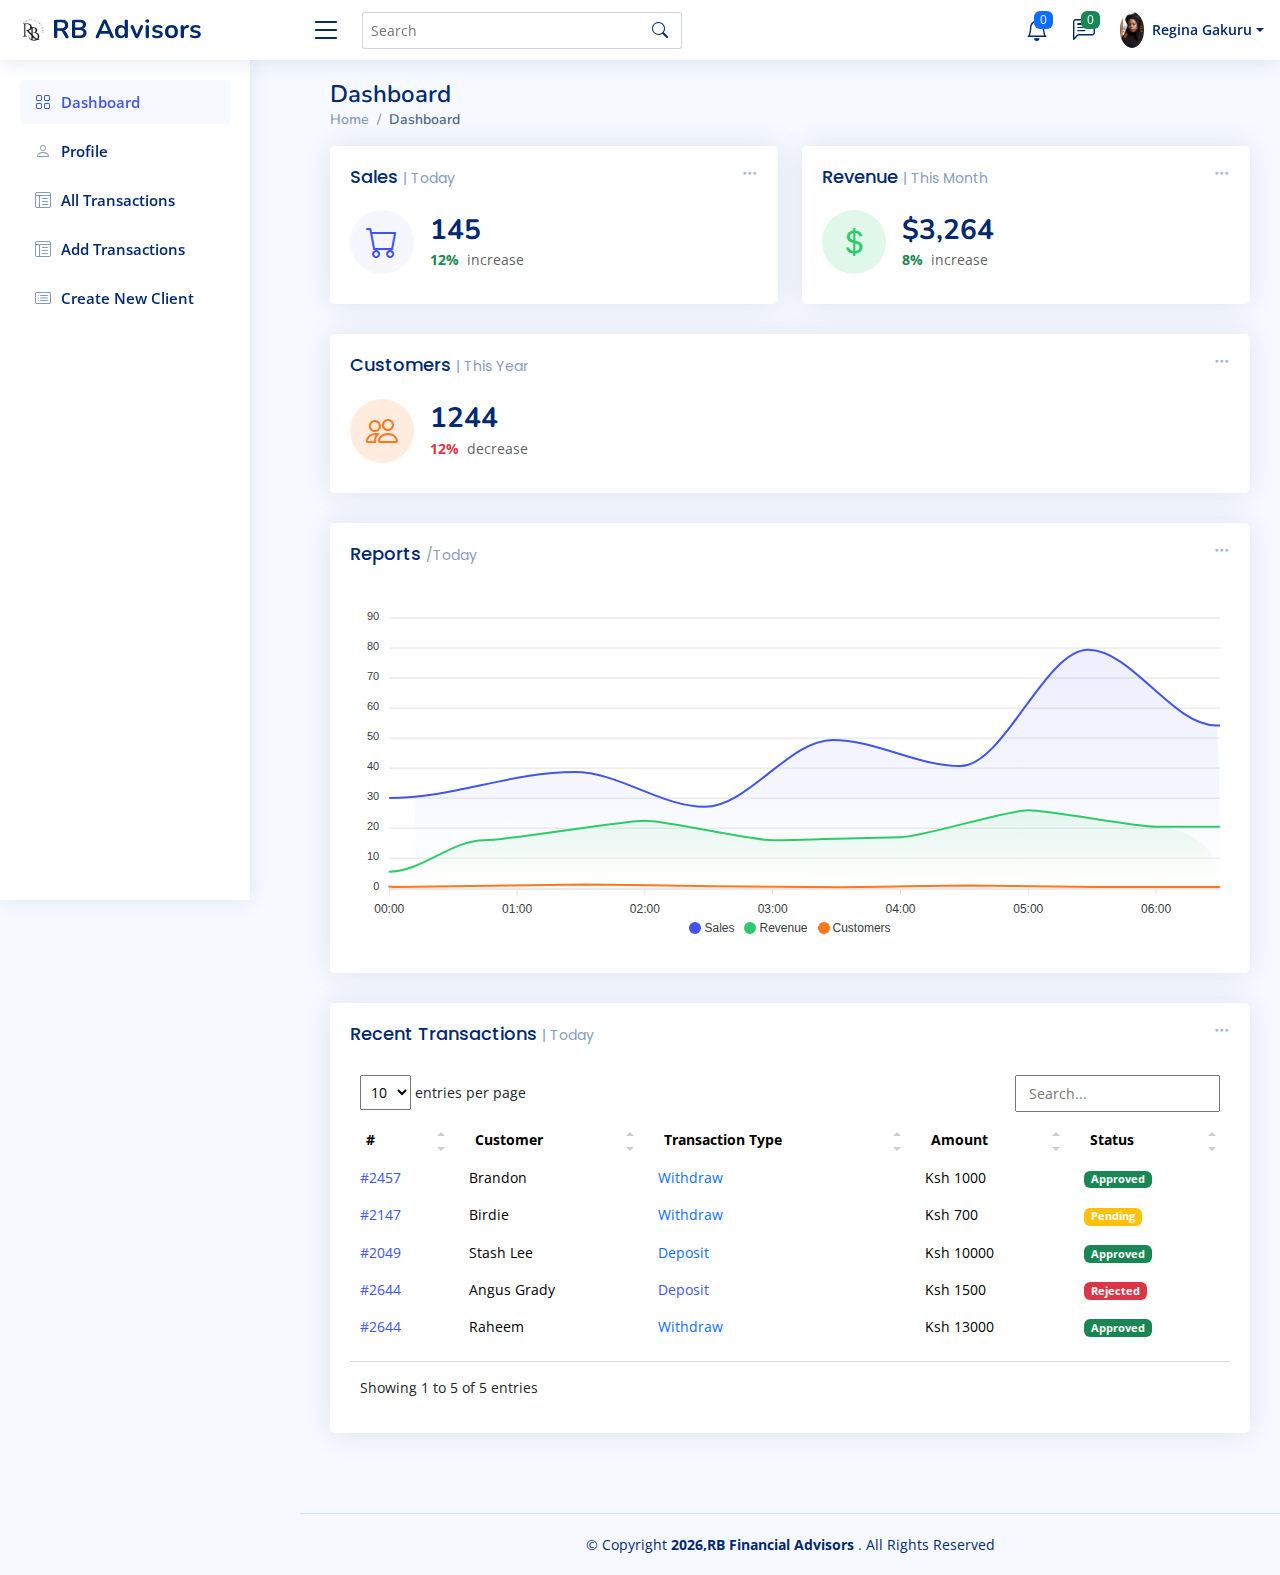
==== admin-panel/index.html @ dac900e3 "new file:   admin-panel/add_transaction1.php 	new file:   admin-panel/addtransactions.html 	new file" ====
<!DOCTYPE html>
<html lang="en">

<head>
  <meta charset="utf-8">
  <meta content="width=device-width, initial-scale=1.0" name="viewport">

  <title>RB Financial Advisors</title>
  <meta content="" name="description">
  <meta content="" name="keywords">

  <!-- Favicons -->
  <link href="./assets/img/favicon.jpg" rel="icon">
  <link href="./assets/img/favicon.jpg" rel="apple-touch-icon">

  <!-- Google Fonts -->
  <link href="https://fonts.gstatic.com" rel="preconnect">
  <link href="https://fonts.googleapis.com/css?family=Open+Sans:300,300i,400,400i,600,600i,700,700i|Nunito:300,300i,400,400i,600,600i,700,700i|Poppins:300,300i,400,400i,500,500i,600,600i,700,700i" rel="stylesheet">

  <!-- Vendor CSS Files -->
  <link href="assets/vendor/bootstrap/css/bootstrap.min.css" rel="stylesheet">
  <link href="assets/vendor/bootstrap-icons/bootstrap-icons.css" rel="stylesheet">
  <link href="assets/vendor/boxicons/css/boxicons.min.css" rel="stylesheet">
  <link href="assets/vendor/quill/quill.snow.css" rel="stylesheet">
  <link href="assets/vendor/quill/quill.bubble.css" rel="stylesheet">
  <link href="assets/vendor/remixicon/remixicon.css" rel="stylesheet">
  <link href="assets/vendor/simple-datatables/style.css" rel="stylesheet">

  <!-- Template Main CSS File -->
  <link href="assets/css/style.css" rel="stylesheet">

</head>

<body>

  <!-- ======= Header ======= -->
  <header id="header" class="header fixed-top d-flex align-items-center">

    <div class="d-flex align-items-center justify-content-between">
      <a href="index.html" class="logo d-flex align-items-center">
        <img src="./assets/img/favicon.jpg" alt="">
        <span class="d-none d-lg-block">RB Advisors</span>
      </a>
      <i class="bi bi-list toggle-sidebar-btn"></i>
    </div><!-- End Logo -->

    <div class="search-bar">
      <form class="search-form d-flex align-items-center" method="POST" action="#">
        <input type="text" name="query" placeholder="Search" title="Enter search keyword">
        <button type="submit" title="Search"><i class="bi bi-search"></i></button>
      </form>
    </div><!-- End Search Bar -->

    <nav class="header-nav ms-auto">
      <ul class="d-flex align-items-center">

        <li class="nav-item d-block d-lg-none">
          <a class="nav-link nav-icon search-bar-toggle " href="#">
            <i class="bi bi-search"></i>
          </a>
        </li><!-- End Search Icon-->

        <li class="nav-item dropdown">

          <a class="nav-link nav-icon" href="#" data-bs-toggle="dropdown">
            <i class="bi bi-bell"></i>
            <span class="badge bg-primary badge-number">0</span>
          </a><!-- End Notification Icon -->

          <ul class="dropdown-menu dropdown-menu-end dropdown-menu-arrow notifications">
            <li class="dropdown-header">
              You have 0 new notifications
              <a href="#"><span class="badge rounded-pill bg-primary p-2 ms-2">View all</span></a>
            </li>
            <li>
              <hr class="dropdown-divider">
            </li>


          


            <li>
              <hr class="dropdown-divider">
            </li>
            <li class="dropdown-footer">
              <a href="#">Show all notifications</a>
            </li>

          </ul><!-- End Notification Dropdown Items -->

        </li><!-- End Notification Nav -->

        <li class="nav-item dropdown">

          <a class="nav-link nav-icon" href="#" data-bs-toggle="dropdown">
            <i class="bi bi-chat-left-text"></i>
            <span class="badge bg-success badge-number">0</span>
          </a><!-- End Messages Icon -->

          <ul class="dropdown-menu dropdown-menu-end dropdown-menu-arrow messages">
            <li class="dropdown-header">
              You have 0 new messages
              <a href="#"><span class="badge rounded-pill bg-primary p-2 ms-2">View all</span></a>
            </li>
            <li>
              <hr class="dropdown-divider">
            </li>

        


            <li>
              <hr class="dropdown-divider">
            </li>

            <li class="dropdown-footer">
              <a href="#">Show all messages</a>
            </li>

          </ul><!-- End Messages Dropdown Items -->

        </li><!-- End Messages Nav -->

        <li class="nav-item dropdown pe-3">

          <a class="nav-link nav-profile d-flex align-items-center pe-0" href="#" data-bs-toggle="dropdown">
            <img src="assets/img/ceo.jpg" alt="Profile" class="rounded-circle">
            <span class="d-none d-md-block dropdown-toggle ps-2">Regina Gakuru</span>
          </a><!-- End Profile Iamge Icon -->

          <ul class="dropdown-menu dropdown-menu-end dropdown-menu-arrow profile">
            <li class="dropdown-header">
              <h6>Regina Gakuru</h6>
              <span>Admin</span>
            </li>
            <li>
              <hr class="dropdown-divider">
            </li>

            <li>
              <a class="dropdown-item d-flex align-items-center" href="users-profile.html">
                <i class="bi bi-person"></i>
                <span>My Profile</span>
              </a>
            </li>
            <li>
              <hr class="dropdown-divider">
            </li>

            <li>
              <a class="dropdown-item d-flex align-items-center" href="users-profile.html">
                <i class="bi bi-gear"></i>
                <span>Account Settings</span>
              </a>
            </li>
            <li>
              <hr class="dropdown-divider">
            </li>

            <li>
              <hr class="dropdown-divider">
            </li>

            <li>
              <a class="dropdown-item d-flex align-items-center" href="./logout.php">
                <i class="bi bi-box-arrow-right"></i>
                <span>Sign Out</span>
              </a>
            </li>

          </ul><!-- End Profile Dropdown Items -->
        </li><!-- End Profile Nav -->

      </ul>
    </nav><!-- End Icons Navigation -->

  </header><!-- End Header -->

  <!-- ======= Sidebar ======= -->
  <aside id="sidebar" class="sidebar">

    <ul class="sidebar-nav" id="sidebar-nav">

      <li class="nav-item">
        <a class="nav-link " href="index.html">
          <i class="bi bi-grid"></i>
          <span>Dashboard</span>
        </a>
      </li><!-- End Dashboard Nav -->

      <li class="nav-item">
        <a class="nav-link collapsed" href="users-profile.html">
          <i class="bi bi-person"></i>
          <span>Profile</span>
        </a>
      </li><!-- End Profile Page Nav -->

      
      <li class="nav-item">
        <a class="nav-link collapsed" href="tables-data.html">
          <i class="bi bi-layout-text-window-reverse"></i>
          <span>All Transactions</span>
        </a>
      </li><!-- End Transactions Nav -->

     
      <li class="nav-item">
        <a class="nav-link collapsed" href="addtransactions.html">
          <i class="bi bi-layout-text-window-reverse"></i>
          <span>Add Transactions</span>
        </a>
      </li><!-- End Add a Transaction Nav -->

      <li class="nav-item">
        <a class="nav-link collapsed" href="pages-register.html">
          <i class="bi bi-card-list"></i>
          <span>Create New Client</span>
        </a>
      </li><!-- End create a client Nav -->


    </ul>

  </aside><!-- End Sidebar-->

  <main id="main" class="main">

    <div class="pagetitle">
      <h1>Dashboard</h1>
      <nav>
        <ol class="breadcrumb">
          <li class="breadcrumb-item"><a href="index.html">Home</a></li>
          <li class="breadcrumb-item active">Dashboard</li>
        </ol>
      </nav>
    </div><!-- End Page Title -->

    <section class="section dashboard">
      <div class="row">

        <!-- Left side columns -->
        <div class="col-lg-12">
          <div class="row">

            <!-- Sales Card -->
            <div class="col-xxl-6 col-md-6">
              <div class="card info-card sales-card">

                <div class="filter">
                  <a class="icon" href="#" data-bs-toggle="dropdown"><i class="bi bi-three-dots"></i></a>
                  <ul class="dropdown-menu dropdown-menu-end dropdown-menu-arrow">
                    <li class="dropdown-header text-start">
                      <h6>Filter</h6>
                    </li>

                    <li><a class="dropdown-item" href="#">Today</a></li>
                    <li><a class="dropdown-item" href="#">This Month</a></li>
                    <li><a class="dropdown-item" href="#">This Year</a></li>
                  </ul>
                </div>

                <div class="card-body">
                  <h5 class="card-title">Sales <span>| Today</span></h5>

                  <div class="d-flex align-items-center">
                    <div class="card-icon rounded-circle d-flex align-items-center justify-content-center">
                      <i class="bi bi-cart"></i>
                    </div>
                    <div class="ps-3">
                      <h6>145</h6>
                      <span class="text-success small pt-1 fw-bold">12%</span> <span class="text-muted small pt-2 ps-1">increase</span>

                    </div>
                  </div>
                </div>

              </div>
            </div><!-- End Sales Card -->

            <!-- Revenue Card -->
            <div class="col-xxl-4 col-md-6">
              <div class="card info-card revenue-card">

                <div class="filter">
                  <a class="icon" href="#" data-bs-toggle="dropdown"><i class="bi bi-three-dots"></i></a>
                  <ul class="dropdown-menu dropdown-menu-end dropdown-menu-arrow">
                    <li class="dropdown-header text-start">
                      <h6>Filter</h6>
                    </li>

                    <li><a class="dropdown-item" href="#">Today</a></li>
                    <li><a class="dropdown-item" href="#">This Month</a></li>
                    <li><a class="dropdown-item" href="#">This Year</a></li>
                  </ul>
                </div>

                <div class="card-body">
                  <h5 class="card-title">Revenue <span>| This Month</span></h5>

                  <div class="d-flex align-items-center">
                    <div class="card-icon rounded-circle d-flex align-items-center justify-content-center">
                      <i class="bi bi-currency-dollar"></i>
                    </div>
                    <div class="ps-3">
                      <h6>$3,264</h6>
                      <span class="text-success small pt-1 fw-bold">8%</span> <span class="text-muted small pt-2 ps-1">increase</span>

                    </div>
                  </div>
                </div>

              </div>
            </div><!-- End Revenue Card -->

            <!-- Customers Card -->
            <div class="col-xxl-4 col-xl-12">

              <div class="card info-card customers-card">

                <div class="filter">
                  <a class="icon" href="#" data-bs-toggle="dropdown"><i class="bi bi-three-dots"></i></a>
                  <ul class="dropdown-menu dropdown-menu-end dropdown-menu-arrow">
                    <li class="dropdown-header text-start">
                      <h6>Filter</h6>
                    </li>

                    <li><a class="dropdown-item" href="#">Today</a></li>
                    <li><a class="dropdown-item" href="#">This Month</a></li>
                    <li><a class="dropdown-item" href="#">This Year</a></li>
                  </ul>
                </div>

                <div class="card-body">
                  <h5 class="card-title">Customers <span>| This Year</span></h5>

                  <div class="d-flex align-items-center">
                    <div class="card-icon rounded-circle d-flex align-items-center justify-content-center">
                      <i class="bi bi-people"></i>
                    </div>
                    <div class="ps-3">
                      <h6>1244</h6>
                      <span class="text-danger small pt-1 fw-bold">12%</span> <span class="text-muted small pt-2 ps-1">decrease</span>

                    </div>
                  </div>

                </div>
              </div>

            </div><!-- End Customers Card -->

            <!-- Reports -->
            <div class="col-12">
              <div class="card">

                <div class="filter">
                  <a class="icon" href="#" data-bs-toggle="dropdown"><i class="bi bi-three-dots"></i></a>
                  <ul class="dropdown-menu dropdown-menu-end dropdown-menu-arrow">
                    <li class="dropdown-header text-start">
                      <h6>Filter</h6>
                    </li>

                    <li><a class="dropdown-item" href="#">Today</a></li>
                    <li><a class="dropdown-item" href="#">This Month</a></li>
                    <li><a class="dropdown-item" href="#">This Year</a></li>
                  </ul>
                </div>

                <div class="card-body">
                  <h5 class="card-title">Reports <span>/Today</span></h5>

                  <!-- Line Chart -->
                  <div id="reportsChart"></div>

                  <script>
                    document.addEventListener("DOMContentLoaded", () => {
                      new ApexCharts(document.querySelector("#reportsChart"), {
                        series: [{
                          name: 'Sales',
                          data: [31, 40, 28, 51, 42, 82, 56],
                        }, {
                          name: 'Revenue',
                          data: [11, 32, 45, 32, 34, 52, 41]
                        }, {
                          name: 'Customers',
                          data: [15, 11, 32, 18, 9, 24, 11]
                        }],
                        chart: {
                          height: 350,
                          type: 'area',
                          toolbar: {
                            show: false
                          },
                        },
                        markers: {
                          size: 4
                        },
                        colors: ['#4154f1', '#2eca6a', '#ff771d'],
                        fill: {
                          type: "gradient",
                          gradient: {
                            shadeIntensity: 1,
                            opacityFrom: 0.3,
                            opacityTo: 0.4,
                            stops: [0, 90, 100]
                          }
                        },
                        dataLabels: {
                          enabled: false
                        },
                        stroke: {
                          curve: 'smooth',
                          width: 2
                        },
                        xaxis: {
                          type: 'datetime',
                          categories: ["2018-09-19T00:00:00.000Z", "2018-09-19T01:30:00.000Z", "2018-09-19T02:30:00.000Z", "2018-09-19T03:30:00.000Z", "2018-09-19T04:30:00.000Z", "2018-09-19T05:30:00.000Z", "2018-09-19T06:30:00.000Z"]
                        },
                        tooltip: {
                          x: {
                            format: 'dd/MM/yy HH:mm'
                          },
                        }
                      }).render();
                    });
                  </script>
                  <!-- End Line Chart -->

                </div>

              </div>
            </div><!-- End Reports -->

            <!-- Recent Transactions -->
            <div class="col-12">
              <div class="card recent-sales overflow-auto">

                <div class="filter">
                  <a class="icon" href="#" data-bs-toggle="dropdown"><i class="bi bi-three-dots"></i></a>
                  <ul class="dropdown-menu dropdown-menu-end dropdown-menu-arrow">
                    <li class="dropdown-header text-start">
                      <h6>Filter</h6>
                    </li>

                    <li><a class="dropdown-item" href="#">Today</a></li>
                    <li><a class="dropdown-item" href="#">This Month</a></li>
                    <li><a class="dropdown-item" href="#">This Year</a></li>
                  </ul>
                </div>

                <div class="card-body">
                  <h5 class="card-title">Recent Transactions <span>| Today</span></h5>

                  <table class="table table-borderless datatable">
                    <thead>
                      <tr>
                        <th scope="col">#</th>
                        <th scope="col">Customer</th>
                        <th scope="col">Transaction Type</th>
                        <th scope="col">Amount</th>
                        <th scope="col">Status</th>
                      </tr>
                    </thead>
                    <tbody>
                      <tr>
                        <th scope="row"><a href="#">#2457</a></th>
                        <td>Brandon</td>
                        <td><a href="#" class="text-primary">Withdraw</a></td>
                        <td>Ksh 1000</td>
                        <td><span class="badge bg-success">Approved</span></td>
                      </tr>
                      <tr>
                        <th scope="row"><a href="#">#2147</a></th>
                        <td>Birdie</td>
                        <td><a href="#" class="text-primary">Withdraw</a></td>
                        <td>Ksh 700</td>
                        <td><span class="badge bg-warning">Pending</span></td>
                      </tr>
                      <tr>
                        <th scope="row"><a href="#">#2049</a></th>
                        <td>Stash Lee</td>
                        <td><a href="#" class="text-primary">Deposit</a></td>
                        <td>Ksh 10000</td>
                        <td><span class="badge bg-success">Approved</span></td>
                      </tr>
                      <tr>
                        <th scope="row"><a href="#">#2644</a></th>
                        <td>Angus Grady</td>
                        <td><a href="#" class="text-primar">Deposit</a></td>
                        <td>Ksh 1500</td>
                        <td><span class="badge bg-danger">Rejected</span></td>
                      </tr>
                      <tr>
                        <th scope="row"><a href="#">#2644</a></th>
                        <td>Raheem </td>
                        <td><a href="#" class="text-primary">Withdraw</a></td>
                        <td>Ksh 13000</td>
                        <td><span class="badge bg-success">Approved</span></td>
                      </tr>
                    </tbody>
                  </table>

                </div>

              </div>
            </div><!-- End Recent Sales -->

            <!-- Top Selling -->
            <div class="col-12">
              <div class="card top-selling overflow-auto">

                <div class="filter">
                  <a class="icon" href="#" data-bs-toggle="dropdown"><i class="bi bi-three-dots"></i></a>
                  <ul class="dropdown-menu dropdown-menu-end dropdown-menu-arrow">
                    <li class="dropdown-header text-start">
                      <h6>Filter</h6>
                    </li>

                    <li><a class="dropdown-item" href="#">Today</a></li>
                    <li><a class="dropdown-item" href="#">This Month</a></li>
                    <li><a class="dropdown-item" href="#">This Year</a></li>
                  </ul>
                </div>

                

              </div>
            </div><!-- End Top Selling -->

          </div>
        </div><!-- End Left side columns -->

       

      </div>
    </section>

  </main><!-- End #main -->

  <!-- ======= Footer ======= -->
  <footer id="footer" class="footer">
    <div class="copyright">
      &copy; Copyright <strong><script>
        document.write(new Date().getFullYear())
      </script>,<span>RB Financial Advisors </span></strong>. All Rights Reserved
    </div>
    </div>
  </footer><!-- End Footer -->

  <a href="#" class="back-to-top d-flex align-items-center justify-content-center"><i class="bi bi-arrow-up-short"></i></a>

  <!-- Vendor JS Files -->
  <script src="assets/vendor/apexcharts/apexcharts.min.js"></script>
  <script src="assets/vendor/bootstrap/js/bootstrap.bundle.min.js"></script>
  <script src="assets/vendor/chart.js/chart.umd.js"></script>
  <script src="assets/vendor/echarts/echarts.min.js"></script>
  <script src="assets/vendor/quill/quill.js"></script>
  <script src="assets/vendor/simple-datatables/simple-datatables.js"></script>
  <script src="assets/vendor/tinymce/tinymce.min.js"></script>
  <script src="assets/vendor/php-email-form/validate.js"></script>

  <!-- Template Main JS File -->
  <script src="assets/js/main.js"></script>

</body>

</html>
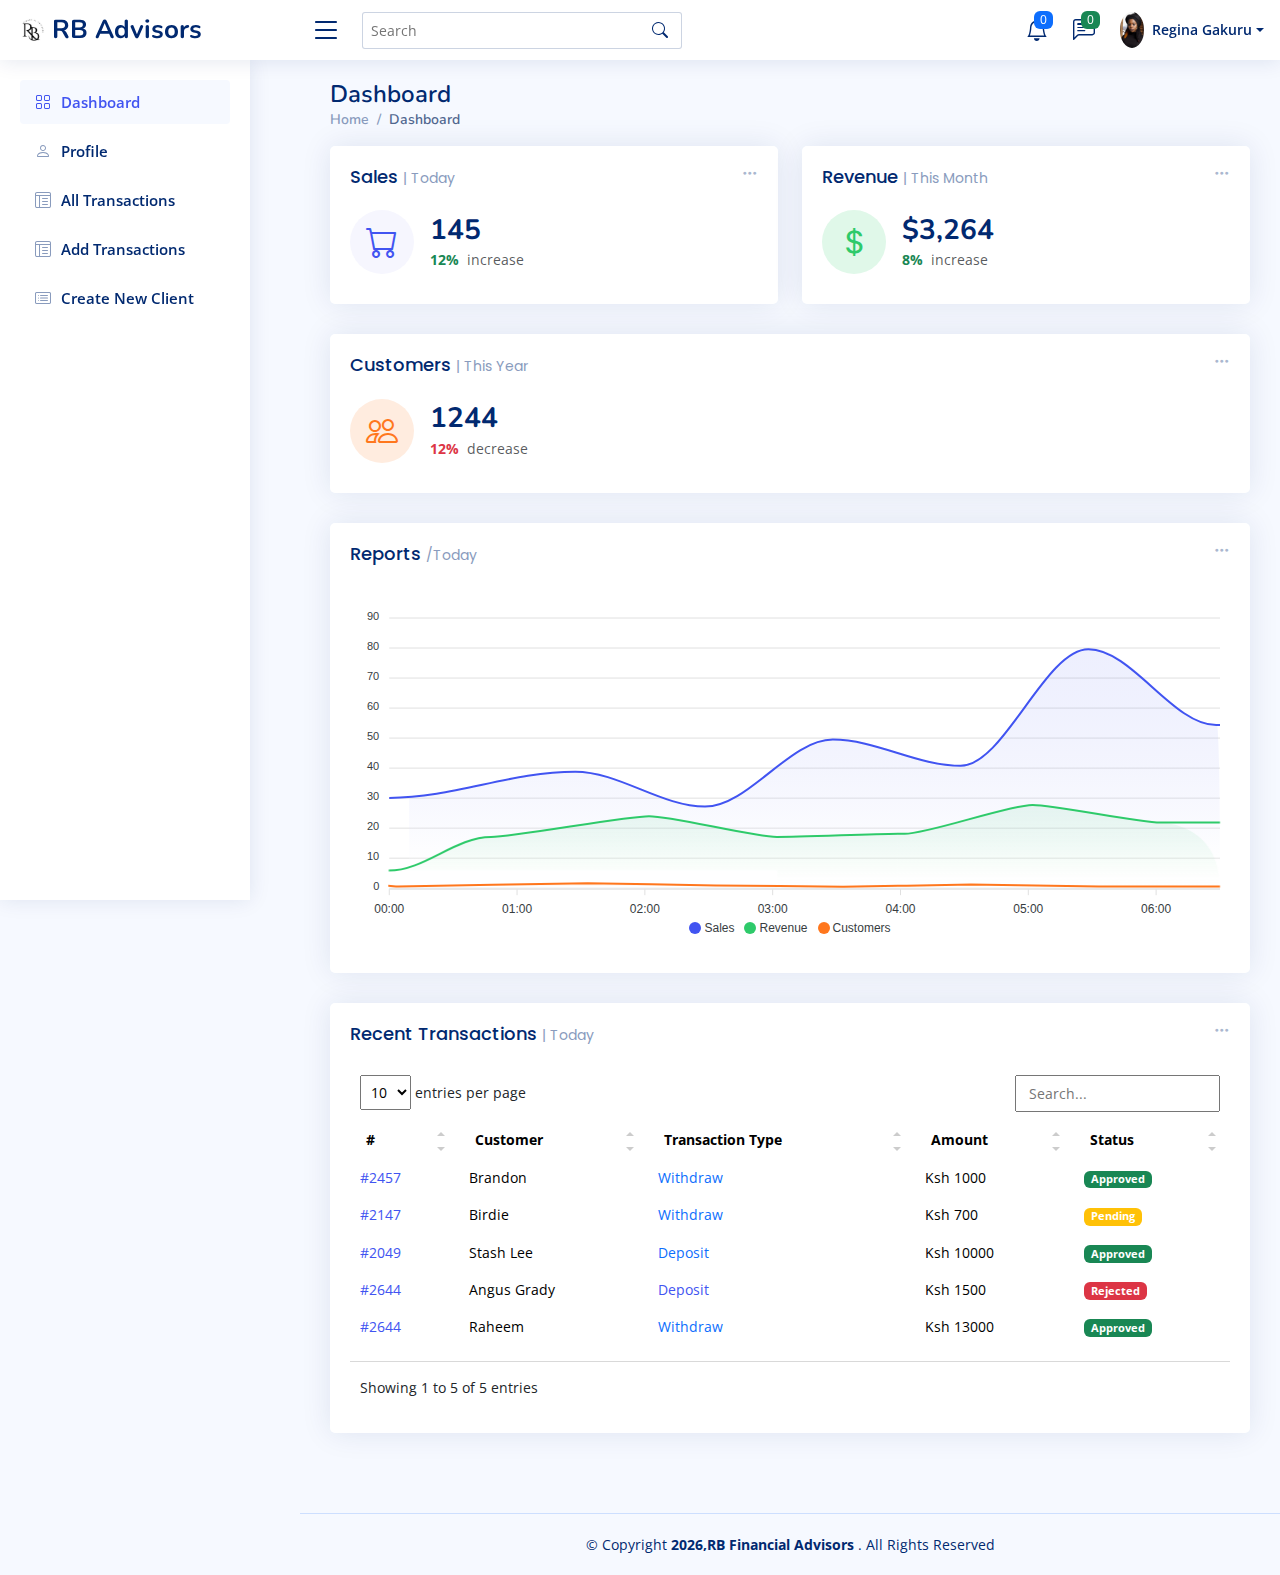
==== commit b75ceb2e: "modified:   admin-panel/addtransactions.html 	new file:   admin-panel/auth/Untitled.php 	new file:  " ====
--- a/admin-panel/index.html
+++ b/admin-panel/index.html
@@ -163,7 +163,7 @@
             </li>
 
             <li>
-              <a class="dropdown-item d-flex align-items-center" href="./logout.php">
+              <a class="dropdown-item d-flex align-items-center" href="./auth/logout.php">
                 <i class="bi bi-box-arrow-right"></i>
                 <span>Sign Out</span>
               </a>
